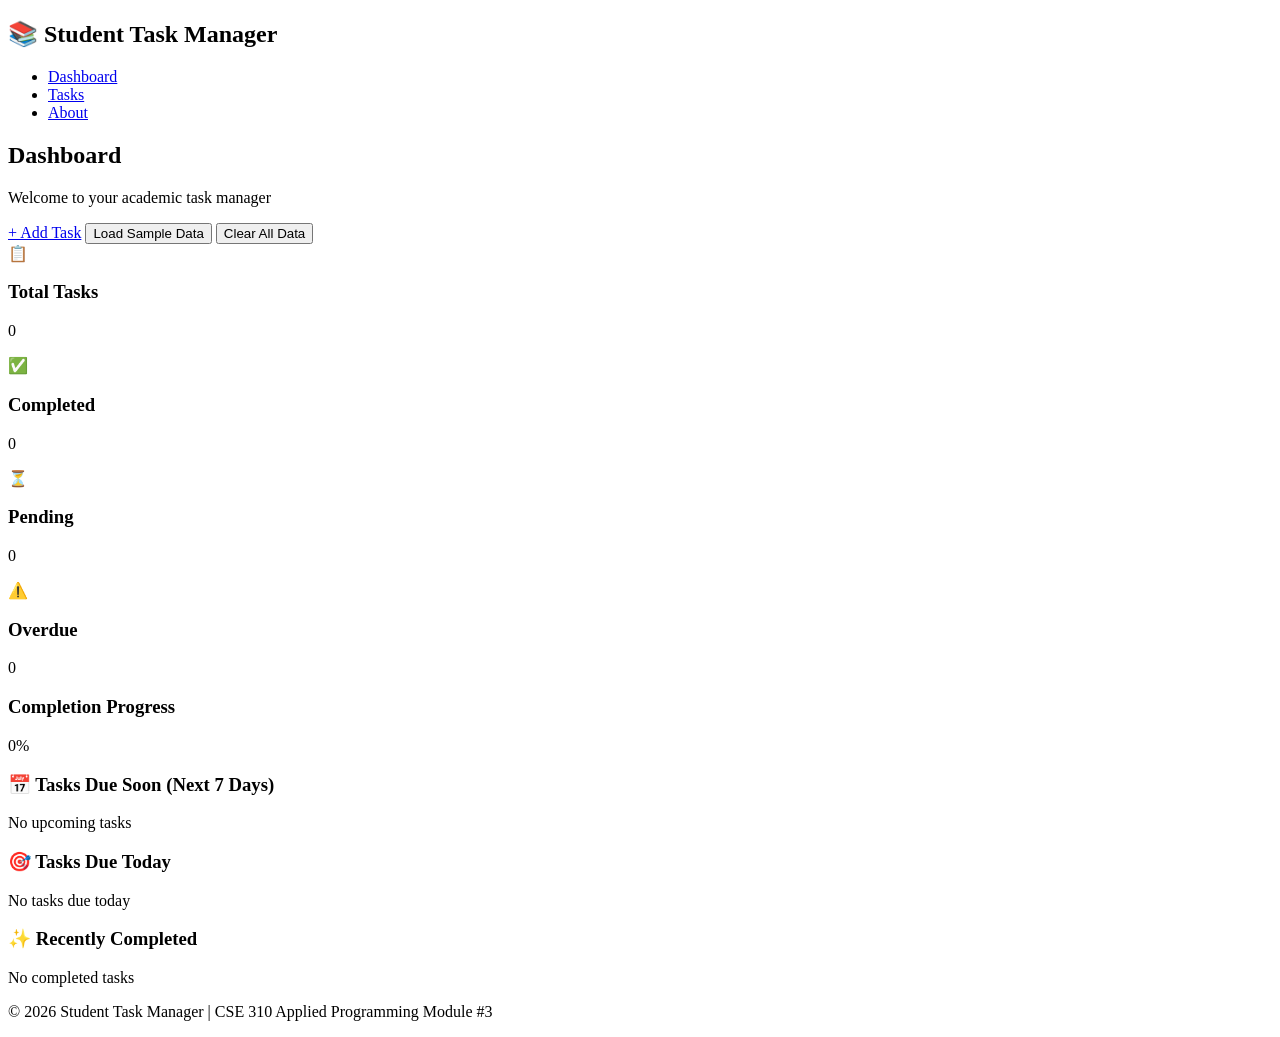
==== index.html @ 828b869a "commit" ====
<!doctype html>
<html lang="en">
  <head>
    <meta charset="UTF-8" />
    <meta name="viewport" content="width=device-width, initial-scale=1.0" />
    <meta
      name="description"
      content="Student Task Manager - Organize your academic assignments and tasks"
    />
    <title>Student Task Manager - Dashboard</title>
    <link rel="stylesheet" href="css/style.css" />
  </head>
  <body>
    <div class="container">
      <!-- Navigation -->
      <nav class="navbar">
        <div class="nav-content">
          <div class="nav-brand">
            <h1>📚 Student Task Manager</h1>
          </div>
          <ul class="nav-links">
            <li><a href="index.html" class="nav-link active">Dashboard</a></li>
            <li><a href="tasks.html" class="nav-link">Tasks</a></li>
            <li><a href="about.html" class="nav-link">About</a></li>
          </ul>
        </div>
      </nav>

      <!-- Main Content -->
      <main class="main-content">
        <!-- Dashboard Header -->
        <div class="dashboard-header">
          <h2>Dashboard</h2>
          <p>Welcome to your academic task manager</p>
        </div>

        <!-- Quick Actions -->
        <div class="quick-actions">
          <a href="tasks.html#add-task-section" class="btn btn-primary"
            >+ Add Task</a
          >
          <button class="btn btn-secondary" id="load-sample-btn">
            Load Sample Data
          </button>
          <button class="btn btn-danger" id="clear-all-btn">
            Clear All Data
          </button>
        </div>

        <!-- Statistics Grid -->
        <div class="stats-grid">
          <div class="stat-card">
            <div class="stat-icon">📋</div>
            <div class="stat-content">
              <h3>Total Tasks</h3>
              <p class="stat-number" id="total-tasks">0</p>
            </div>
          </div>

          <div class="stat-card">
            <div class="stat-icon">✅</div>
            <div class="stat-content">
              <h3>Completed</h3>
              <p class="stat-number" id="completed-tasks">0</p>
            </div>
          </div>

          <div class="stat-card">
            <div class="stat-icon">⏳</div>
            <div class="stat-content">
              <h3>Pending</h3>
              <p class="stat-number" id="pending-tasks">0</p>
            </div>
          </div>

          <div class="stat-card">
            <div class="stat-icon">⚠️</div>
            <div class="stat-content">
              <h3>Overdue</h3>
              <p class="stat-number" id="overdue-tasks">0</p>
            </div>
          </div>
        </div>

        <!-- Completion Percentage -->
        <div class="completion-card">
          <h3>Completion Progress</h3>
          <div class="progress-bar">
            <div class="progress-fill" id="progress-fill"></div>
          </div>
          <p class="progress-text" id="completion-percent">0%</p>
        </div>

        <!-- Upcoming Tasks -->
        <div class="upcoming-section">
          <h3>📅 Tasks Due Soon (Next 7 Days)</h3>
          <div id="upcoming-tasks-list" class="tasks-list">
            <p class="empty-message">No upcoming tasks</p>
          </div>
        </div>

        <!-- Tasks Due Today -->
        <div class="today-section">
          <h3>🎯 Tasks Due Today</h3>
          <div id="today-tasks-list" class="tasks-list">
            <p class="empty-message">No tasks due today</p>
          </div>
        </div>

        <!-- Recently Completed -->
        <div class="recent-section">
          <h3>✨ Recently Completed</h3>
          <div id="recent-tasks-list" class="tasks-list">
            <p class="empty-message">No completed tasks</p>
          </div>
        </div>
      </main>

      <!-- Footer -->
      <footer class="footer">
        <p>
          &copy; 2026 Student Task Manager | CSE 310 Applied Programming Module
          #3
        </p>
      </footer>
    </div>

    <script src="js/app.js"></script>
    <script src="js/dashboard.js"></script>
  </body>
</html>
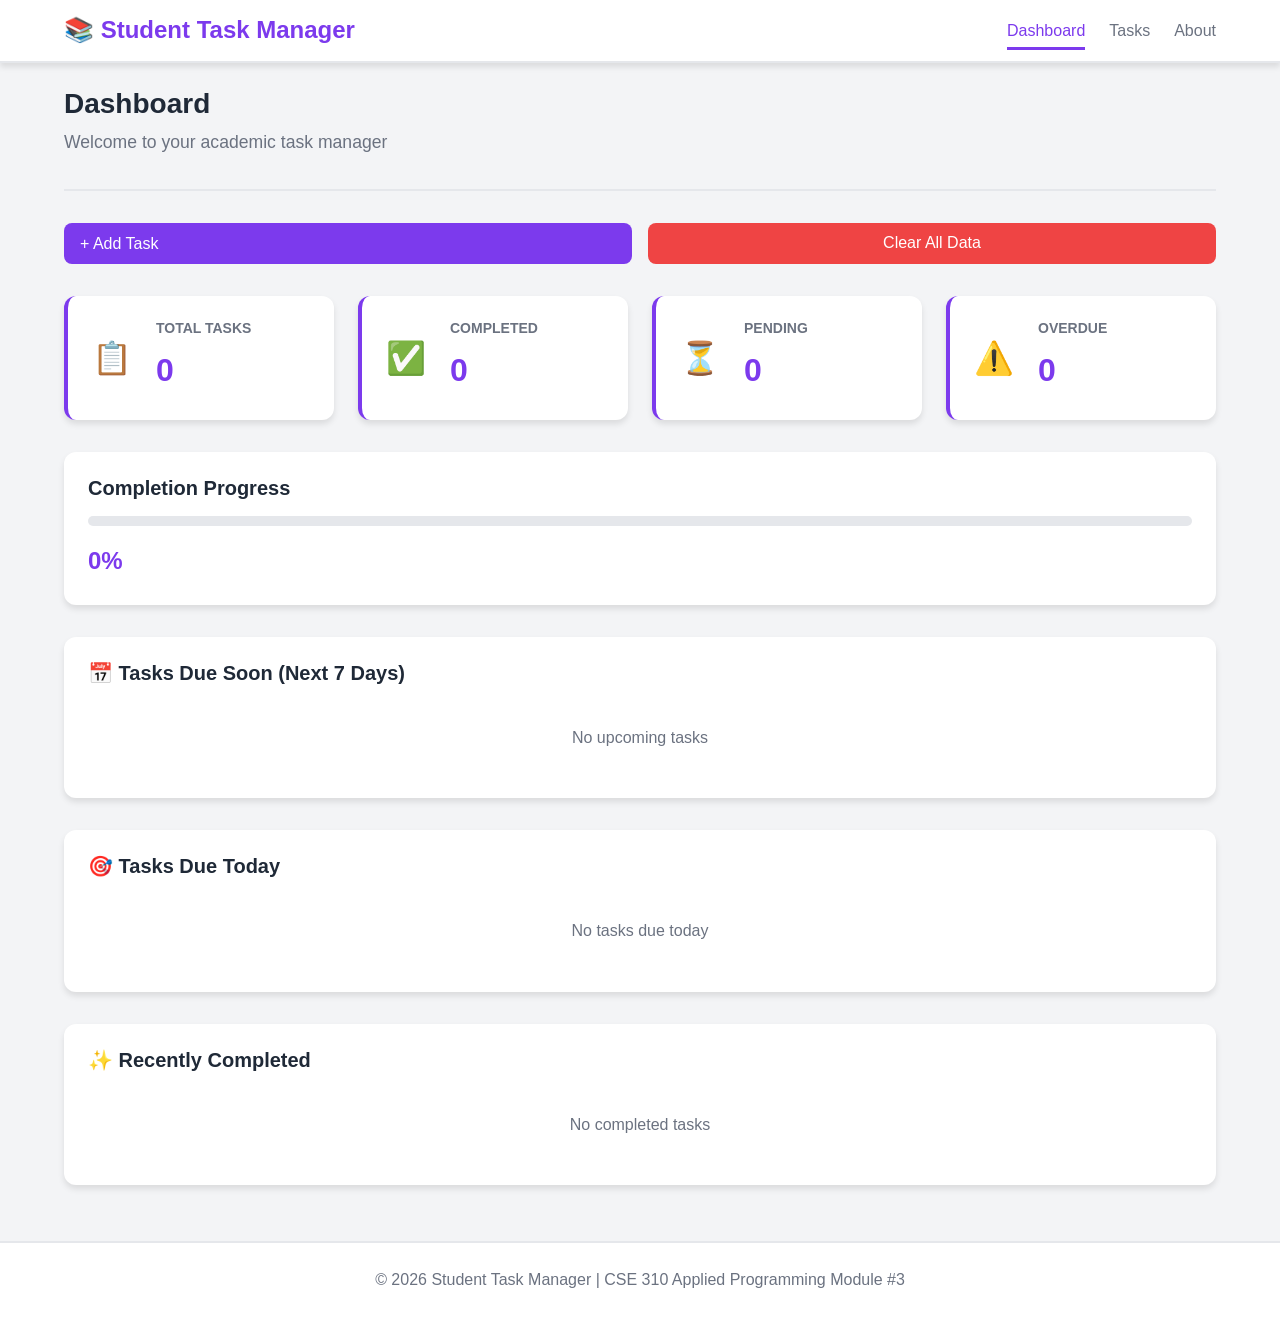
==== commit b83d337d: "Simplified CSS and updated colors - Reduced CSS file from 938 to 351 lines (62% reduction) - Changed" ====
--- a/index.html
+++ b/index.html
@@ -39,9 +39,6 @@
           <a href="tasks.html#add-task-section" class="btn btn-primary"
             >+ Add Task</a
           >
-          <button class="btn btn-secondary" id="load-sample-btn">
-            Load Sample Data
-          </button>
           <button class="btn btn-danger" id="clear-all-btn">
             Clear All Data
           </button>
--- a/css/style.css
+++ b/css/style.css
@@ -0,0 +1,789 @@
+/* STUDENT TASK MANAGER - CSS */
+
+:root {
+  --primary: #7c3aed;
+  --primary-hover: #6d28d9;
+  --secondary: #10b981;
+  --accent: #f59e0b;
+  --danger: #ef4444;
+  --text: #1f2937;
+  --text-light: #6b7280;
+  --bg: #f3f4f6;
+  --bg-white: #ffffff;
+  --border: #e5e7eb;
+  --shadow: 0 4px 6px rgba(0, 0, 0, 0.1);
+}
+
+* {
+  margin: 0;
+  padding: 0;
+  box-sizing: border-box;
+}
+html {
+  scroll-behavior: smooth;
+}
+body {
+  font-family:
+    -apple-system, BlinkMacSystemFont, "Segoe UI", Roboto, sans-serif;
+  color: var(--text);
+  background: var(--bg);
+  line-height: 1.6;
+}
+
+h1,
+h2,
+h3,
+h4,
+h5,
+h6 {
+  font-weight: 600;
+  margin-bottom: 1rem;
+  line-height: 1.2;
+}
+h1 {
+  font-size: 2rem;
+}
+h2 {
+  font-size: 1.75rem;
+}
+h3 {
+  font-size: 1.25rem;
+}
+h4 {
+  font-size: 1.1rem;
+}
+p {
+  margin-bottom: 1rem;
+  color: var(--text-light);
+}
+a {
+  color: var(--primary);
+  text-decoration: none;
+}
+a:hover {
+  color: var(--primary-hover);
+}
+
+.container {
+  display: flex;
+  flex-direction: column;
+  min-height: 100vh;
+}
+.main-content {
+  flex: 1;
+  max-width: 1200px;
+  width: 100%;
+  margin: 0 auto;
+  padding: 1.5rem;
+}
+
+/* Navigation */
+.navbar {
+  background: var(--bg-white);
+  border-bottom: 2px solid var(--border);
+  box-shadow: var(--shadow);
+  position: sticky;
+  top: 0;
+  z-index: 100;
+}
+
+.nav-content {
+  max-width: 1200px;
+  margin: 0 auto;
+  padding: 1rem 1.5rem;
+  display: flex;
+  justify-content: space-between;
+  align-items: center;
+}
+
+.nav-brand h1 {
+  font-size: 1.5rem;
+  margin: 0;
+  color: var(--primary);
+}
+.nav-links {
+  display: flex;
+  list-style: none;
+  gap: 1.5rem;
+}
+.nav-link {
+  color: var(--text-light);
+  font-weight: 500;
+  padding-bottom: 0.5rem;
+  border-bottom: 3px solid transparent;
+  transition: all 150ms;
+}
+.nav-link:hover,
+.nav-link.active {
+  color: var(--primary);
+  border-bottom-color: var(--primary);
+}
+
+/* Headers */
+.page-header,
+.dashboard-header {
+  margin-bottom: 2rem;
+  padding-bottom: 1rem;
+  border-bottom: 2px solid var(--border);
+}
+.page-header h2,
+.dashboard-header h2 {
+  margin-bottom: 0.5rem;
+}
+.page-header p,
+.dashboard-header p {
+  font-size: 1.1rem;
+  color: var(--text-light);
+}
+
+/* Buttons */
+.btn {
+  display: inline-block;
+  padding: 0.5rem 1rem;
+  border: none;
+  border-radius: 0.5rem;
+  font-size: 1rem;
+  font-weight: 500;
+  cursor: pointer;
+  transition: all 150ms;
+}
+.btn:disabled {
+  opacity: 0.6;
+  cursor: not-allowed;
+}
+.btn-primary {
+  background: var(--primary);
+  color: white;
+}
+.btn-primary:hover:not(:disabled) {
+  background: var(--primary-hover);
+  box-shadow: var(--shadow);
+}
+.btn-secondary {
+  background: var(--text-light);
+  color: white;
+}
+.btn-secondary:hover:not(:disabled) {
+  background: var(--text);
+  box-shadow: var(--shadow);
+}
+.btn-danger {
+  background: var(--danger);
+  color: white;
+}
+.btn-danger:hover:not(:disabled) {
+  background: #dc2626;
+  box-shadow: var(--shadow);
+}
+.btn-success {
+  background: var(--secondary);
+  color: white;
+}
+.btn-success:hover:not(:disabled) {
+  background: #059669;
+  box-shadow: var(--shadow);
+}
+.btn-sm {
+  padding: 0.25rem 0.75rem;
+  font-size: 0.875rem;
+}
+.btn-lg {
+  padding: 1rem 1.5rem;
+  font-size: 1.1rem;
+}
+
+/* Quick Actions */
+.quick-actions {
+  display: flex;
+  flex-wrap: wrap;
+  gap: 1rem;
+  margin-bottom: 2rem;
+}
+.quick-actions .btn {
+  flex: 1;
+  min-width: 150px;
+}
+
+/* Stats */
+.stats-grid {
+  display: grid;
+  grid-template-columns: repeat(auto-fit, minmax(250px, 1fr));
+  gap: 1.5rem;
+  margin-bottom: 2rem;
+}
+
+.stat-card {
+  background: var(--bg-white);
+  border-radius: 0.75rem;
+  padding: 1.5rem;
+  box-shadow: var(--shadow);
+  display: flex;
+  align-items: center;
+  gap: 1.5rem;
+  transition: all 250ms;
+  border-left: 4px solid var(--primary);
+}
+
+.stat-card:hover {
+  box-shadow: 0 10px 15px rgba(0, 0, 0, 0.1);
+  transform: translateY(-2px);
+}
+.stat-icon {
+  font-size: 2rem;
+  flex-shrink: 0;
+}
+.stat-content h3 {
+  font-size: 0.875rem;
+  color: var(--text-light);
+  text-transform: uppercase;
+  margin-bottom: 0.5rem;
+}
+.stat-number {
+  font-size: 2rem;
+  font-weight: 700;
+  color: var(--primary);
+  margin: 0;
+}
+
+/* Completion */
+.completion-card {
+  background: var(--bg-white);
+  border-radius: 0.75rem;
+  padding: 1.5rem;
+  box-shadow: var(--shadow);
+  margin-bottom: 2rem;
+}
+.completion-card h3 {
+  margin-top: 0;
+}
+.progress-bar {
+  height: 10px;
+  background: var(--border);
+  border-radius: 999px;
+  overflow: hidden;
+  margin: 1rem 0;
+}
+.progress-fill {
+  height: 100%;
+  background: linear-gradient(90deg, var(--primary), var(--secondary));
+  width: 0%;
+  transition: width 250ms;
+}
+.progress-text {
+  font-size: 1.5rem;
+  font-weight: 700;
+  color: var(--primary);
+  margin: 0;
+}
+
+/* Sections */
+.upcoming-section,
+.today-section,
+.recent-section,
+.add-task-section,
+.search-filter-section,
+.tasks-section {
+  background: var(--bg-white);
+  border-radius: 0.75rem;
+  padding: 1.5rem;
+  box-shadow: var(--shadow);
+  margin-bottom: 2rem;
+}
+
+/* Tasks */
+.tasks-list {
+  display: flex;
+  flex-direction: column;
+  gap: 1rem;
+}
+
+.task-item {
+  background: var(--bg);
+  border-radius: 0.5rem;
+  padding: 1rem;
+  display: flex;
+  justify-content: space-between;
+  align-items: center;
+  gap: 1rem;
+  border-left: 4px solid var(--primary);
+  transition: all 150ms;
+  border: 1px solid var(--border);
+}
+
+.task-item:hover {
+  box-shadow: var(--shadow);
+  transform: translateX(4px);
+}
+.task-item.high-priority {
+  border-left-color: var(--danger);
+}
+.task-item.medium-priority {
+  border-left-color: var(--accent);
+}
+.task-item.low-priority {
+  border-left-color: var(--secondary);
+}
+.task-item.completed {
+  opacity: 0.7;
+  background: #f0fdf4;
+}
+.task-item.completed .task-title {
+  text-decoration: line-through;
+  color: var(--text-light);
+}
+.task-item.overdue {
+  background: #fef2f2;
+  border-left-color: var(--danger);
+}
+
+.task-main {
+  flex: 1;
+  min-width: 0;
+}
+.task-title {
+  font-weight: 600;
+  color: var(--text);
+  margin-bottom: 0.25rem;
+}
+.task-course {
+  font-size: 0.875rem;
+  color: var(--text-light);
+  margin-bottom: 0.25rem;
+}
+.task-meta {
+  display: flex;
+  flex-wrap: wrap;
+  gap: 1rem;
+  font-size: 0.875rem;
+  color: var(--text-light);
+}
+
+.task-badge {
+  display: inline-block;
+  padding: 0.25rem 0.5rem;
+  border-radius: 0.375rem;
+  font-size: 0.75rem;
+  font-weight: 500;
+  text-transform: uppercase;
+}
+.badge-high {
+  background: #fee2e2;
+  color: var(--danger);
+}
+.badge-medium {
+  background: #fef3c7;
+  color: var(--accent);
+}
+.badge-low {
+  background: #dcfce7;
+  color: var(--secondary);
+}
+.badge-category {
+  background: #ede9fe;
+  color: var(--primary);
+}
+
+.task-actions {
+  display: flex;
+  gap: 0.5rem;
+  flex-wrap: wrap;
+  justify-content: flex-end;
+}
+.empty-message {
+  text-align: center;
+  color: var(--text-light);
+  padding: 1.5rem;
+  margin: 0;
+}
+
+/* Empty State */
+.empty-state {
+  text-align: center;
+  padding: 3rem;
+  color: var(--text-light);
+}
+.empty-icon {
+  font-size: 4rem;
+  margin-bottom: 1rem;
+}
+.empty-state h3 {
+  color: var(--text-light);
+}
+
+/* Forms */
+.task-form {
+  display: flex;
+  flex-direction: column;
+  gap: 1.5rem;
+}
+.form-row {
+  display: grid;
+  grid-template-columns: repeat(auto-fit, minmax(250px, 1fr));
+  gap: 1.5rem;
+}
+.form-group {
+  display: flex;
+  flex-direction: column;
+}
+.form-group.full-width {
+  grid-column: 1 / -1;
+}
+.form-group label {
+  font-weight: 500;
+  margin-bottom: 0.5rem;
+  color: var(--text);
+}
+.form-group input,
+.form-group select,
+.form-group textarea {
+  padding: 0.5rem 1rem;
+  border: 1px solid var(--border);
+  border-radius: 0.5rem;
+  font-size: 1rem;
+  font-family: inherit;
+  background: var(--bg-white);
+  color: var(--text);
+}
+.form-group input:focus,
+.form-group select:focus,
+.form-group textarea:focus {
+  outline: none;
+  border-color: var(--primary);
+  box-shadow: 0 0 0 3px rgba(124, 58, 237, 0.1);
+}
+.error-message {
+  color: var(--danger);
+  font-size: 0.875rem;
+  margin-top: 0.25rem;
+  display: none;
+}
+.error-message.show {
+  display: block;
+}
+.form-actions {
+  display: flex;
+  gap: 1rem;
+  flex-wrap: wrap;
+}
+.form-actions .btn {
+  flex: 1;
+  min-width: 120px;
+}
+
+.message {
+  padding: 1rem;
+  border-radius: 0.5rem;
+  margin-bottom: 1rem;
+  display: none;
+}
+.message.success {
+  display: block;
+  background: #dcfce7;
+  color: var(--secondary);
+  border: 1px solid #bbf7d0;
+}
+.message.error {
+  display: block;
+  background: #fee2e2;
+  color: var(--danger);
+  border: 1px solid #fecaca;
+}
+
+/* Search & Filter */
+.search-box {
+  margin-bottom: 1rem;
+}
+.search-box input {
+  width: 100%;
+  padding: 1rem;
+  font-size: 1rem;
+  border: 2px solid var(--border);
+  border-radius: 0.5rem;
+}
+.search-box input:focus {
+  outline: none;
+  border-color: var(--primary);
+  box-shadow: 0 0 0 3px rgba(124, 58, 237, 0.1);
+}
+.filter-controls {
+  display: grid;
+  grid-template-columns: repeat(auto-fit, minmax(200px, 1fr));
+  gap: 1rem;
+}
+.filter-group {
+  display: flex;
+  flex-direction: column;
+}
+.filter-group label {
+  font-weight: 500;
+  margin-bottom: 0.5rem;
+  color: var(--text);
+  font-size: 0.875rem;
+}
+.filter-group select {
+  padding: 0.5rem 1rem;
+  border: 1px solid var(--border);
+  border-radius: 0.5rem;
+  font-size: 0.875rem;
+}
+.filter-group .btn {
+  grid-column: 1 / -1;
+}
+
+/* Task Section */
+.section-header {
+  display: flex;
+  justify-content: space-between;
+  align-items: center;
+  margin-bottom: 1rem;
+}
+.section-header h3 {
+  margin: 0;
+}
+.task-count {
+  background: var(--bg);
+  padding: 0.25rem 1rem;
+  border-radius: 0.5rem;
+  font-size: 0.875rem;
+  color: var(--text-light);
+  font-weight: 500;
+}
+.tasks-container {
+  display: flex;
+  flex-direction: column;
+  gap: 1rem;
+}
+
+/* Modal */
+.modal {
+  display: none;
+  position: fixed;
+  z-index: 1000;
+  left: 0;
+  top: 0;
+  width: 100%;
+  height: 100%;
+  background: rgba(0, 0, 0, 0.4);
+}
+.modal.show {
+  display: flex;
+  align-items: center;
+  justify-content: center;
+}
+.modal-content {
+  background: var(--bg-white);
+  padding: 2rem;
+  border-radius: 0.75rem;
+  box-shadow: 0 10px 15px rgba(0, 0, 0, 0.1);
+  max-width: 600px;
+  width: 90%;
+  max-height: 90vh;
+  overflow-y: auto;
+}
+.modal-close {
+  float: right;
+  font-size: 2rem;
+  font-weight: bold;
+  color: var(--text-light);
+  cursor: pointer;
+  margin: -1rem -1rem 1rem 0;
+}
+.modal-close:hover {
+  color: var(--text);
+}
+
+/* About */
+.about-section {
+  max-width: 900px;
+  margin: 0 auto;
+}
+.about-content {
+  background: var(--bg-white);
+  border-radius: 0.75rem;
+  padding: 2rem;
+  box-shadow: var(--shadow);
+}
+.about-content h3 {
+  color: var(--primary);
+  margin-top: 2rem;
+  margin-bottom: 1rem;
+}
+.about-content h3:first-child {
+  margin-top: 0;
+}
+
+.features-list,
+.tech-list,
+.storage-list,
+.browser-list,
+.privacy-list,
+.tips-list {
+  list-style: none;
+  padding: 0;
+}
+
+.features-list li,
+.tech-list li,
+.storage-list li,
+.browser-list li,
+.privacy-list li,
+.tips-list li {
+  padding: 0.5rem 0 0.5rem 1.5rem;
+  position: relative;
+  color: var(--text-light);
+}
+
+.features-list li:before,
+.tech-list li:before,
+.storage-list li:before,
+.browser-list li:before,
+.privacy-list li:before,
+.tips-list li:before {
+  content: "→";
+  position: absolute;
+  left: 0;
+  color: var(--primary);
+  font-weight: bold;
+}
+
+.instructions {
+  display: grid;
+  gap: 1.5rem;
+  margin: 1rem 0;
+}
+.instruction-item {
+  background: var(--bg);
+  padding: 1.5rem;
+  border-radius: 0.5rem;
+  border-left: 4px solid var(--primary);
+}
+.instruction-item h4 {
+  color: var(--primary);
+  margin: 0 0 0.5rem 0;
+}
+.instruction-item p {
+  margin: 0;
+}
+.about-footer {
+  text-align: center;
+  margin-top: 2rem;
+  padding-top: 2rem;
+  border-top: 2px solid var(--border);
+  font-size: 1.1rem;
+}
+
+/* Footer */
+.footer {
+  background: var(--bg-white);
+  border-top: 2px solid var(--border);
+  padding: 1.5rem;
+  text-align: center;
+  color: var(--text-light);
+  margin-top: auto;
+}
+
+/* Responsive */
+@media (max-width: 768px) {
+  .nav-content {
+    flex-direction: column;
+    gap: 1rem;
+    align-items: flex-start;
+  }
+  .nav-brand h1 {
+    font-size: 1.25rem;
+  }
+  .nav-links {
+    gap: 1rem;
+  }
+  .main-content {
+    padding: 1rem;
+  }
+  .stats-grid {
+    grid-template-columns: repeat(2, 1fr);
+  }
+  .form-row {
+    grid-template-columns: 1fr;
+  }
+  .filter-controls {
+    grid-template-columns: 1fr;
+  }
+}
+
+@media (max-width: 480px) {
+  .nav-content {
+    padding: 1rem;
+  }
+  .nav-brand h1 {
+    font-size: 1rem;
+  }
+  .nav-links {
+    flex-direction: column;
+    gap: 0.5rem;
+    width: 100%;
+  }
+  .nav-link {
+    padding: 0.5rem 1rem;
+    border-bottom: none;
+    border-left: 3px solid transparent;
+  }
+  .nav-link.active {
+    border-left-color: var(--primary);
+    background: var(--bg);
+  }
+  .main-content {
+    padding: 1rem;
+  }
+  .stats-grid {
+    grid-template-columns: 1fr;
+  }
+  .stat-card {
+    flex-direction: column;
+    text-align: center;
+  }
+  .quick-actions {
+    flex-direction: column;
+  }
+  .quick-actions .btn {
+    width: 100%;
+  }
+  .task-item {
+    flex-direction: column;
+    align-items: flex-start;
+  }
+  .task-actions {
+    width: 100%;
+  }
+  .task-actions .btn {
+    flex: 1;
+  }
+  .modal-content {
+    width: 95%;
+    padding: 1.5rem;
+  }
+  .form-actions {
+    flex-direction: column;
+  }
+  .form-actions .btn {
+    width: 100%;
+  }
+  .about-content {
+    padding: 1rem;
+  }
+}
+
+@media print {
+  .navbar,
+  .footer,
+  .quick-actions,
+  .search-filter-section,
+  .form-actions,
+  .task-actions {
+    display: none;
+  }
+  body {
+    background: white;
+  }
+  .main-content {
+    padding: 0;
+  }
+}
